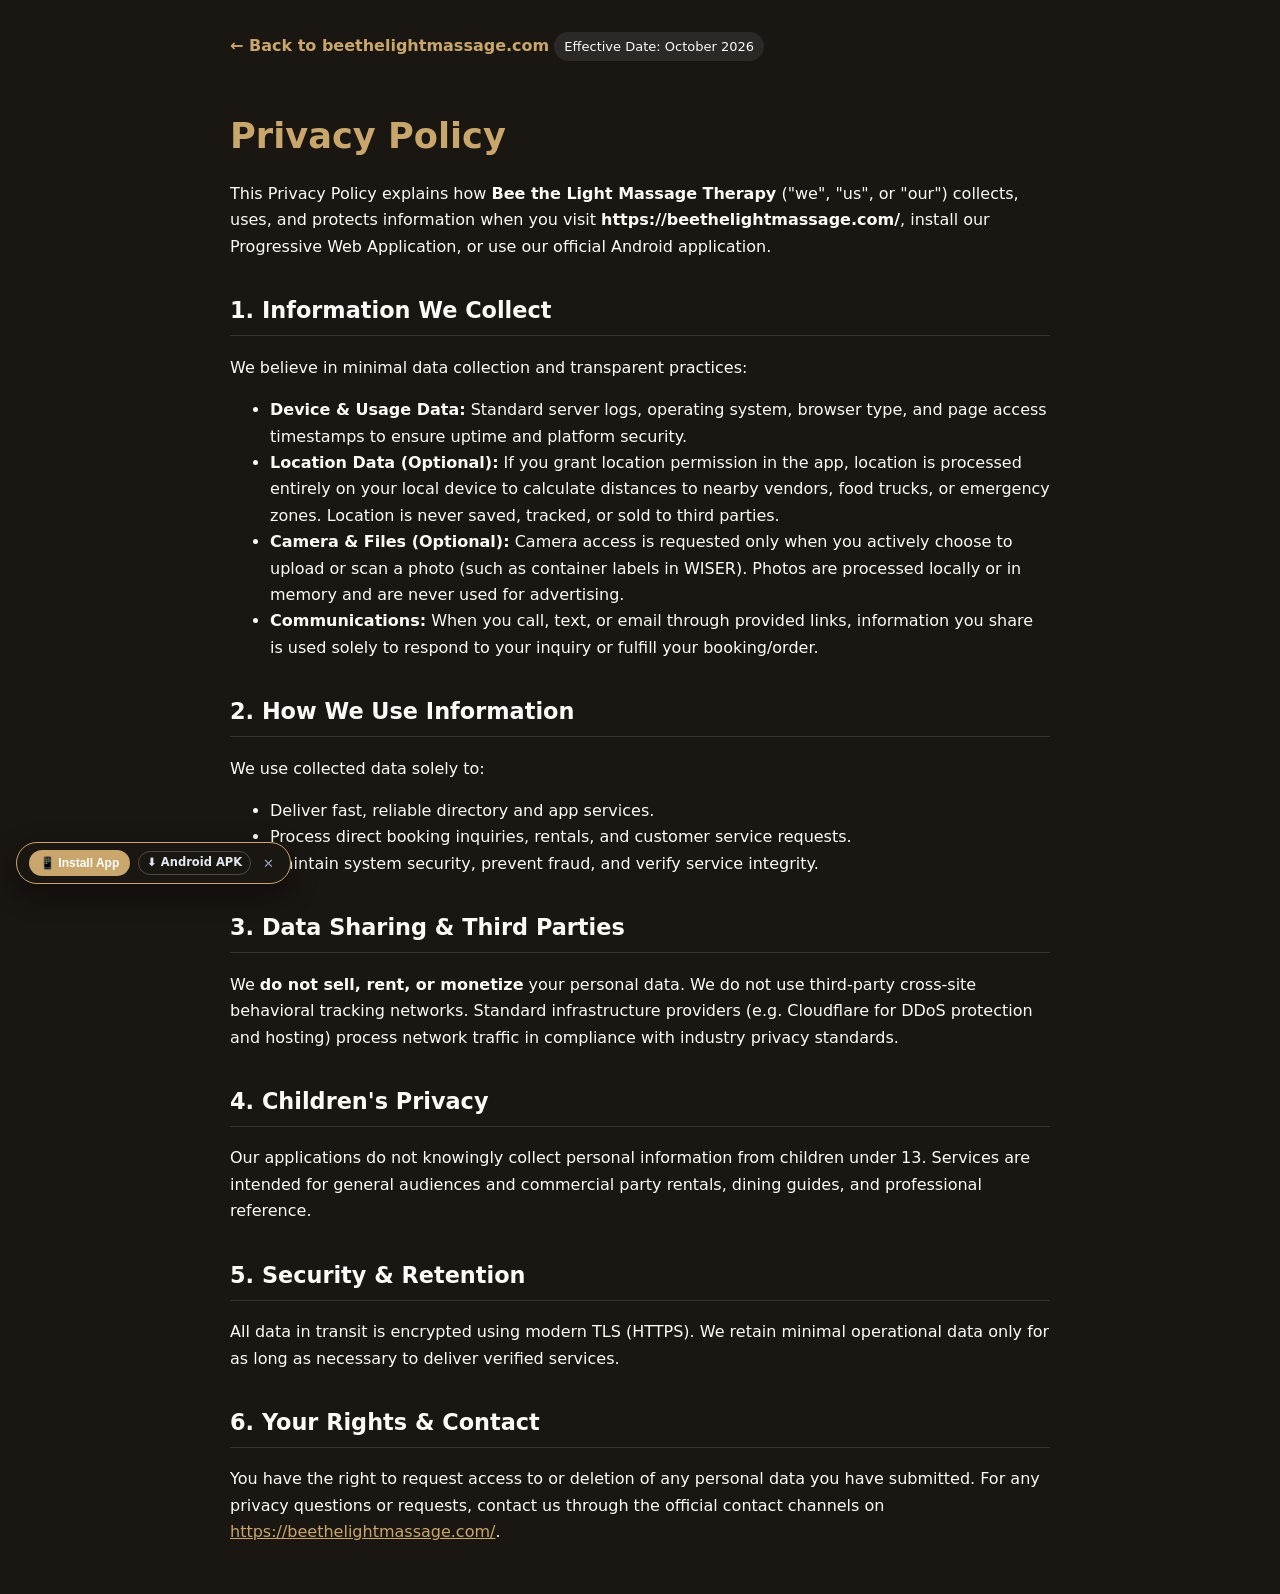
==== privacy/index.html @ 4b75236b "feat(mobile): add compliant privacy policy pages and Play Store package for beethelightmassage" ====
<!DOCTYPE html>
<html lang="en">
<head>
  <meta charset="UTF-8">
  <meta name="viewport" content="width=device-width, initial-scale=1.0">
  <title>Privacy Policy — Bee the Light Massage Therapy</title>
  <meta name="theme-color" content="#c9a66b">
  <link rel="manifest" href="/manifest.json">
  <link rel="apple-touch-icon" href="/assets/icons/apple-touch-icon.png">
  <style>
    body {
      background: #1a1612;
      color: #fdfbf7;
      font-family: system-ui, -apple-system, Segoe UI, Roboto, Helvetica, Arial, sans-serif;
      margin: 0;
      padding: 32px 20px;
      line-height: 1.65;
    }
    .wrap {
      max-width: 820px;
      margin: 0 auto;
    }
    a { color: #c9a66b; }
    h1 { font-size: 2.2rem; margin-bottom: 8px; color: #c9a66b; }
    h2 { font-size: 1.4rem; margin-top: 32px; border-bottom: 1px solid rgba(255,255,255,0.12); padding-bottom: 6px; }
    .back { display: inline-block; margin-bottom: 24px; text-decoration: none; font-weight: 600; }
    .pill { display: inline-block; padding: 4px 10px; border-radius: 999px; background: rgba(255,255,255,0.08); font-size: 13px; }
  </style>
</head>
<body>
  <div class="wrap">
    <a href="/" class="back">&larr; Back to beethelightmassage.com</a>
    <div class="pill">Effective Date: October 2026</div>
    <h1>Privacy Policy</h1>
    <p>This Privacy Policy explains how <strong>Bee the Light Massage Therapy</strong> ("we", "us", or "our") collects, uses, and protects information when you visit <strong>https://beethelightmassage.com/</strong>, install our Progressive Web Application, or use our official Android application.</p>

    <h2>1. Information We Collect</h2>
    <p>We believe in minimal data collection and transparent practices:</p>
    <ul>
      <li><strong>Device & Usage Data:</strong> Standard server logs, operating system, browser type, and page access timestamps to ensure uptime and platform security.</li>
      <li><strong>Location Data (Optional):</strong> If you grant location permission in the app, location is processed entirely on your local device to calculate distances to nearby vendors, food trucks, or emergency zones. Location is never saved, tracked, or sold to third parties.</li>
      <li><strong>Camera & Files (Optional):</strong> Camera access is requested only when you actively choose to upload or scan a photo (such as container labels in WISER). Photos are processed locally or in memory and are never used for advertising.</li>
      <li><strong>Communications:</strong> When you call, text, or email through provided links, information you share is used solely to respond to your inquiry or fulfill your booking/order.</li>
    </ul>

    <h2>2. How We Use Information</h2>
    <p>We use collected data solely to:</p>
    <ul>
      <li>Deliver fast, reliable directory and app services.</li>
      <li>Process direct booking inquiries, rentals, and customer service requests.</li>
      <li>Maintain system security, prevent fraud, and verify service integrity.</li>
    </ul>

    <h2>3. Data Sharing & Third Parties</h2>
    <p>We <strong>do not sell, rent, or monetize</strong> your personal data. We do not use third-party cross-site behavioral tracking networks. Standard infrastructure providers (e.g. Cloudflare for DDoS protection and hosting) process network traffic in compliance with industry privacy standards.</p>

    <h2>4. Children's Privacy</h2>
    <p>Our applications do not knowingly collect personal information from children under 13. Services are intended for general audiences and commercial party rentals, dining guides, and professional reference.</p>

    <h2>5. Security & Retention</h2>
    <p>All data in transit is encrypted using modern TLS (HTTPS). We retain minimal operational data only for as long as necessary to deliver verified services.</p>

    <h2>6. Your Rights & Contact</h2>
    <p>You have the right to request access to or deletion of any personal data you have submitted. For any privacy questions or requests, contact us through the official contact channels on <a href="https://beethelightmassage.com/">https://beethelightmassage.com/</a>.</p>
  </div>
  <script src="/assets/mobile-app-install.js" defer></script>
</body>
</html>
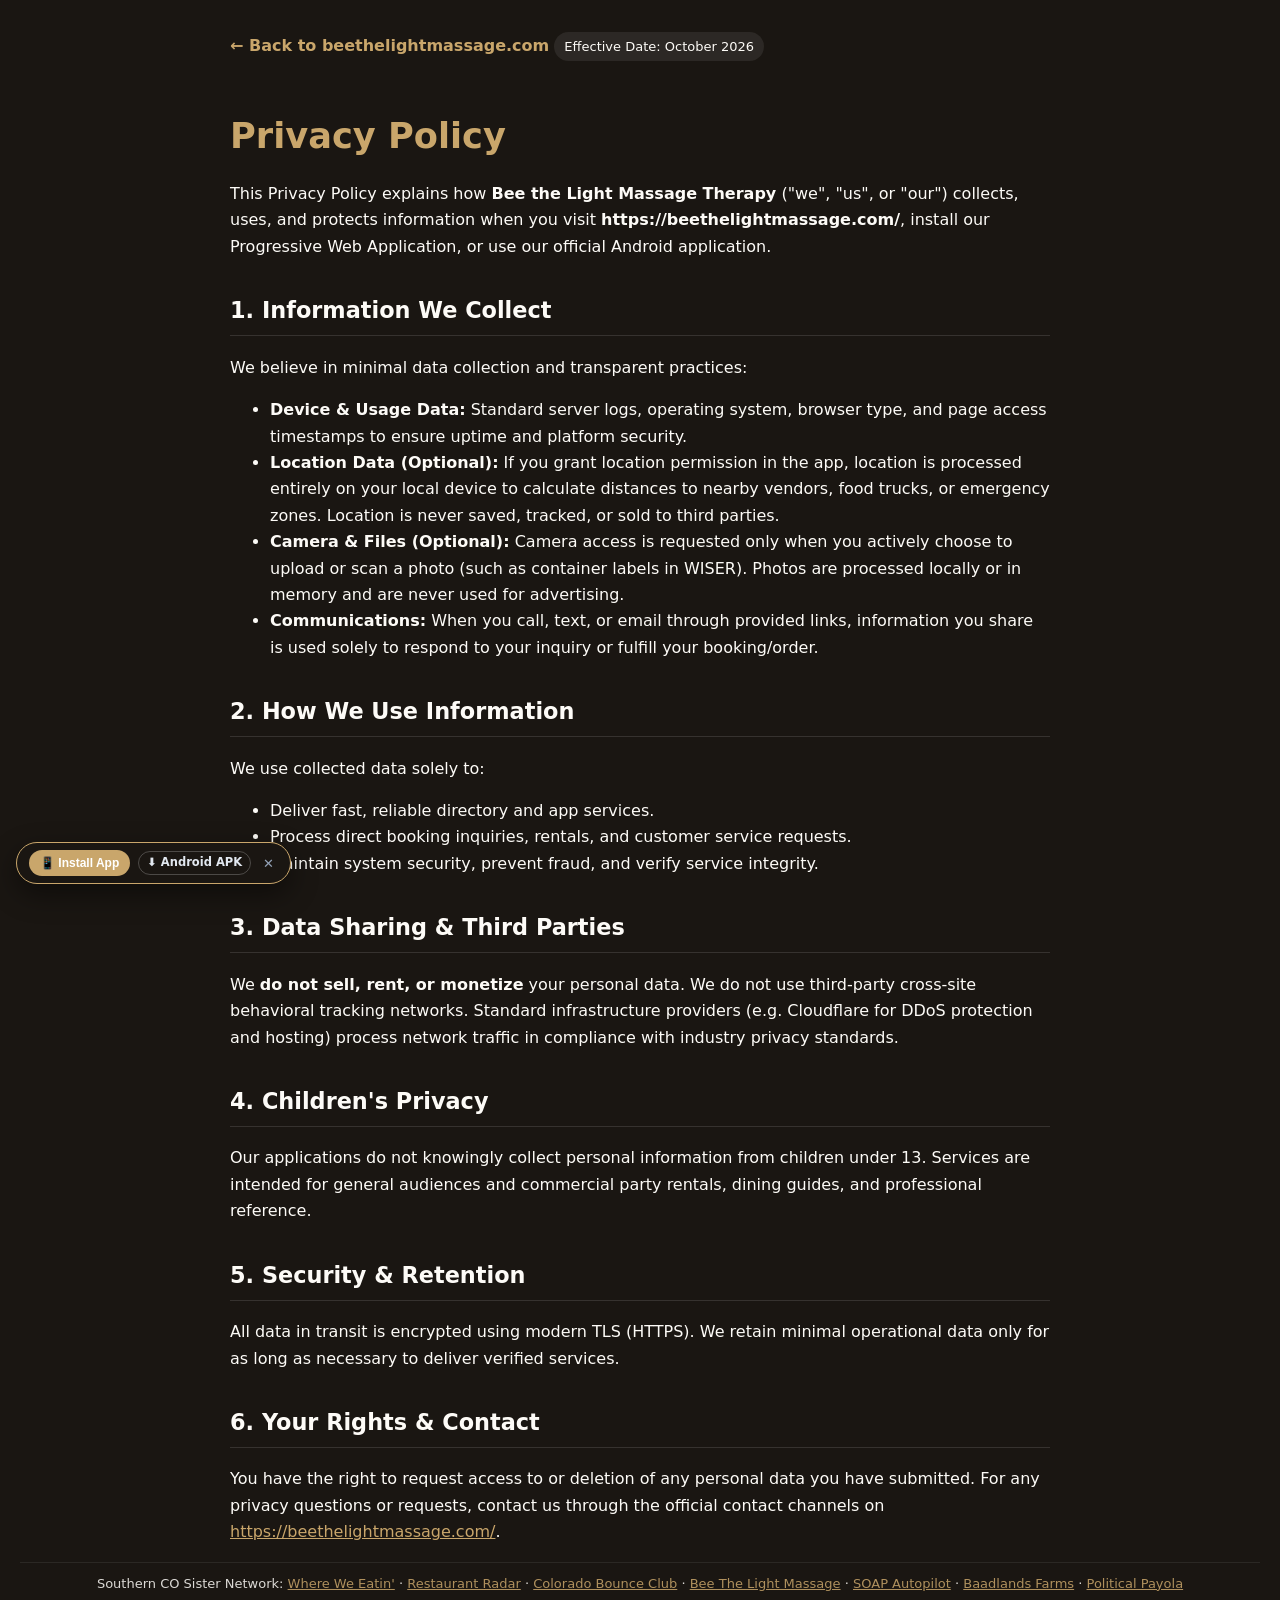
==== commit 4bdde3f5: "Add Southern CO Sister Network cross-venture footer links" ====
--- a/privacy/index.html
+++ b/privacy/index.html
@@ -64,5 +64,6 @@
     <p>You have the right to request access to or deletion of any personal data you have submitted. For any privacy questions or requests, contact us through the official contact channels on <a href="https://beethelightmassage.com/">https://beethelightmassage.com/</a>.</p>
   </div>
   <script src="/assets/mobile-app-install.js" defer></script>
+<div class="footer-sister" style="margin-top:10px;padding-top:10px;border-top:1px solid rgba(128,128,128,0.2);font-size:13px;text-align:center;opacity:0.85;">Southern CO Sister Network: <a href="https://whereeatin.com/">Where We Eatin&#39;</a> &middot; <a href="https://restaurantradar.app/">Restaurant Radar</a> &middot; <a href="https://www.coloradobounceclub.com/">Colorado Bounce Club</a> &middot; <a href="https://beethelightmassage.com/">Bee The Light Massage</a> &middot; <a href="https://thesoapbook.com/">SOAP Autopilot</a> &middot; <a href="https://baadlandsfarms.com/">Baadlands Farms</a> &middot; <a href="https://politicalpayola.com/">Political Payola</a></div>
 </body>
 </html>
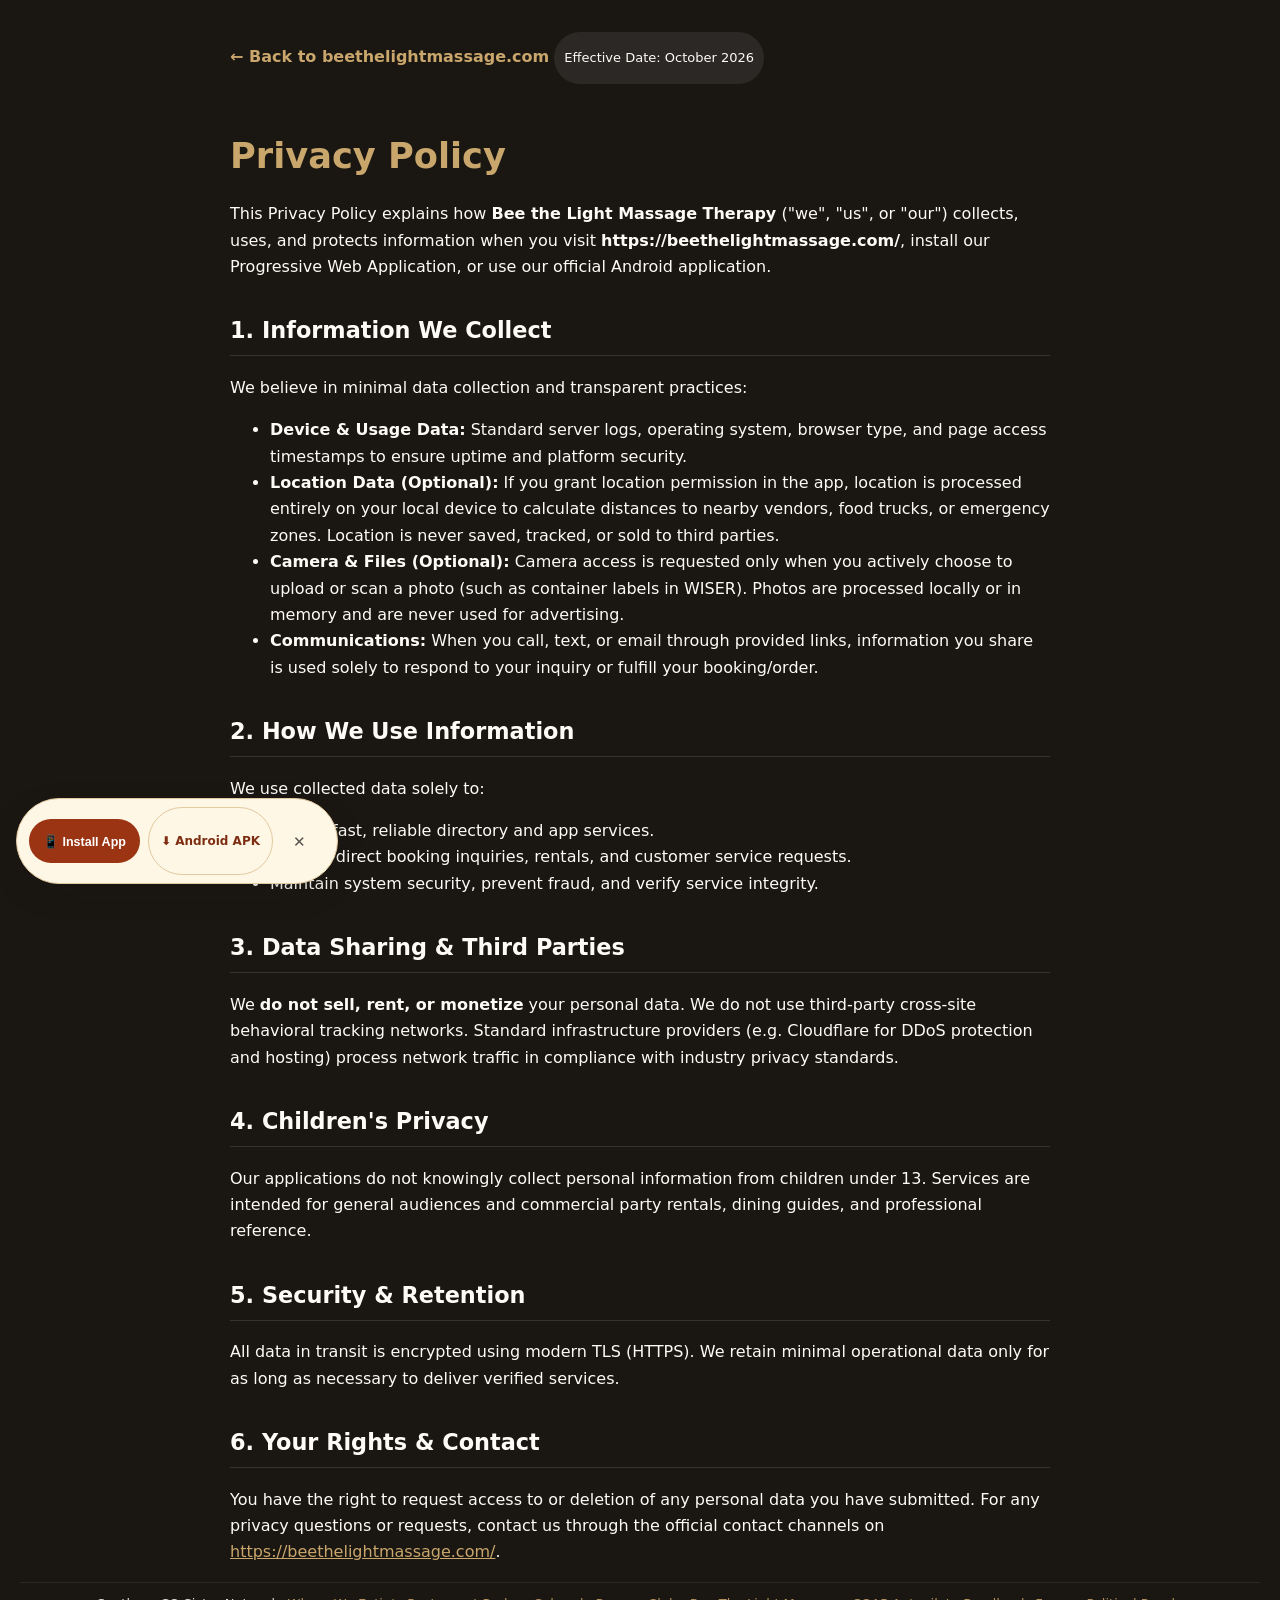
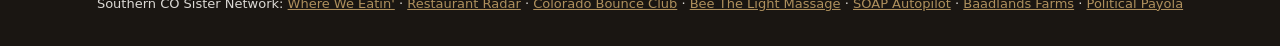
==== commit 343594a1: "a11y: 44px touch-target floor, rebuilt from live c64f756 (rendered DOM: 10 pages x 390/1440 = 0 fail" ====
--- a/privacy/index.html
+++ b/privacy/index.html
@@ -25,7 +25,18 @@
     h2 { font-size: 1.4rem; margin-top: 32px; border-bottom: 1px solid rgba(255,255,255,0.12); padding-bottom: 6px; }
     .back { display: inline-block; margin-bottom: 24px; text-decoration: none; font-weight: 600; }
     .pill { display: inline-block; padding: 4px 10px; border-radius: 999px; background: rgba(255,255,255,0.08); font-size: 13px; }
-  </style>
+  /* 44px touch-target floor (WCAG 2.5.5) rendered-DOM 2026-11-25 */
+header a, nav a, footer a, [role=tab], button, select, .chip, .pill, .tag, .skip, .back,
+a[href^="mailto:"], a[href^="tel:"], a[download], a[href$=".apk"],
+[class*="btn"], [class*="cta"], [class*="lang"] a, [class*="lang"] button {
+  min-height: 44px; min-width: 44px; display: inline-flex; align-items: center;
+}
+/* inline text links: expand the hit area without changing line layout */
+a { min-height: 44px; }
+p a, h1 a, h2 a, h3 a, h4 a, h5 a, td a, dd a, strong a, b a, em a, span a, a:has(> strong), a:has(> b), a:has(> em), .footer-sister a, .err-hint a, li a {
+  padding: 15px 4px; margin: -15px -4px;
+}
+</style>
 </head>
 <body>
   <div class="wrap">
@@ -64,6 +75,6 @@
     <p>You have the right to request access to or deletion of any personal data you have submitted. For any privacy questions or requests, contact us through the official contact channels on <a href="https://beethelightmassage.com/">https://beethelightmassage.com/</a>.</p>
   </div>
   <script src="/assets/mobile-app-install.js" defer></script>
-<div class="footer-sister" style="margin-top:10px;padding-top:10px;border-top:1px solid rgba(128,128,128,0.2);font-size:13px;text-align:center;opacity:0.85;">Southern CO Sister Network: <a href="https://whereeatin.com/">Where We Eatin&#39;</a> &middot; <a href="https://restaurantradar.app/">Restaurant Radar</a> &middot; <a href="https://www.coloradobounceclub.com/">Colorado Bounce Club</a> &middot; <a href="https://beethelightmassage.com/">Bee The Light Massage</a> &middot; <a href="https://thesoapbook.com/">SOAP Autopilot</a> &middot; <a href="https://baadlandsfarms.com/">Baadlands Farms</a> &middot; <a href="https://politicalpayola.com/">Political Payola</a></div>
-</body>
+<div class="footer-sister" style="margin-top:10px;padding-top:10px;border-top:1px solid rgba(128,128,128,0.2);font-size:13px;text-align:center;opacity:0.85;">Southern CO Sister Network: <a href="https://whereeatin.com/">Where We Eatin&#39;</a> &middot; <a href="https://restaurantradar.app/">Restaurant Radar</a> &middot; <a href="https://coloradobounceclub.com/">Colorado Bounce Club</a> &middot; <a href="https://beethelightmassage.com/">Bee The Light Massage</a> &middot; <a href="https://thesoapbook.com/">SOAP Autopilot</a> &middot; <a href="https://baadlandsfarms.com/">Baadlands Farms</a> &middot; <a href="https://politicalpayola.com/">Political Payola</a></div>
+<script src="/assets/funnel-beacon.js" defer></script></body>
 </html>
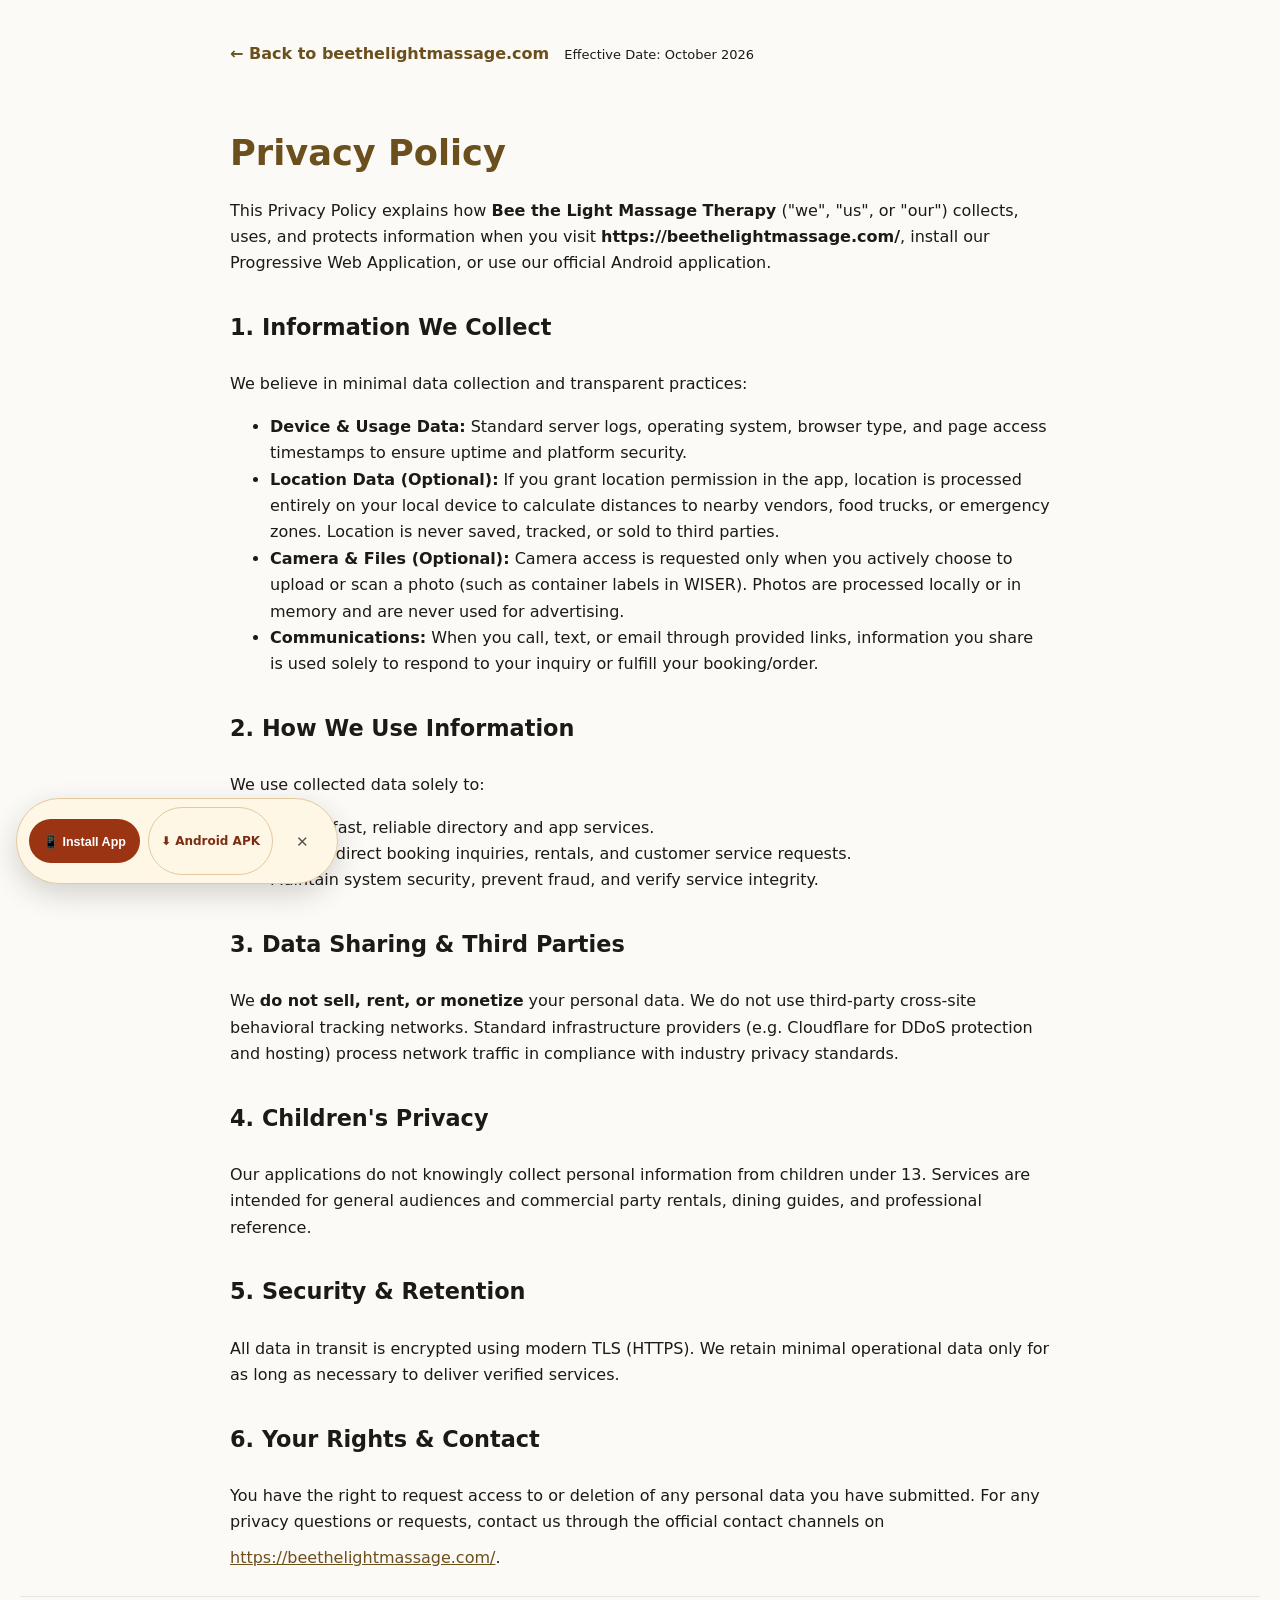
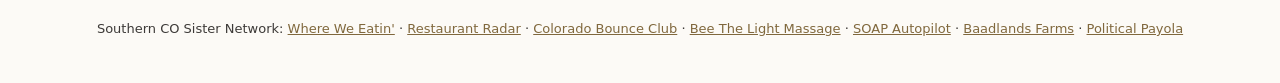
==== commit ae63c392: "Sheba: site-wide tap/contrast/subfolder fixes, promo legibility, Radar FAQ price removal (owner: fol" ====
--- a/privacy/index.html
+++ b/privacy/index.html
@@ -4,13 +4,13 @@
   <meta charset="UTF-8">
   <meta name="viewport" content="width=device-width, initial-scale=1.0">
   <title>Privacy Policy — Bee the Light Massage Therapy</title>
-  <meta name="theme-color" content="#c9a66b">
+  <meta name="theme-color" content="#6b4f1d">
   <link rel="manifest" href="/manifest.json">
   <link rel="apple-touch-icon" href="/assets/icons/apple-touch-icon.png">
   <style>
     body {
-      background: #1a1612;
-      color: #fdfbf7;
+      background: #fcfaf6;
+      color: #1c1917;
       font-family: system-ui, -apple-system, Segoe UI, Roboto, Helvetica, Arial, sans-serif;
       margin: 0;
       padding: 32px 20px;
@@ -20,22 +20,17 @@
       max-width: 820px;
       margin: 0 auto;
     }
-    a { color: #c9a66b; }
-    h1 { font-size: 2.2rem; margin-bottom: 8px; color: #c9a66b; }
+    a { color: #6b4f1d; }
+    h1 { font-size: 2.2rem; margin-bottom: 8px; color: #6b4f1d; }
     h2 { font-size: 1.4rem; margin-top: 32px; border-bottom: 1px solid rgba(255,255,255,0.12); padding-bottom: 6px; }
     .back { display: inline-block; margin-bottom: 24px; text-decoration: none; font-weight: 600; }
     .pill { display: inline-block; padding: 4px 10px; border-radius: 999px; background: rgba(255,255,255,0.08); font-size: 13px; }
-  /* 44px touch-target floor (WCAG 2.5.5) rendered-DOM 2026-11-25 */
-header a, nav a, footer a, [role=tab], button, select, .chip, .pill, .tag, .skip, .back,
-a[href^="mailto:"], a[href^="tel:"], a[download], a[href$=".apk"],
-[class*="btn"], [class*="cta"], [class*="lang"] a, [class*="lang"] button {
-  min-height: 44px; min-width: 44px; display: inline-flex; align-items: center;
-}
-/* inline text links: expand the hit area without changing line layout */
-a { min-height: 44px; }
-p a, h1 a, h2 a, h3 a, h4 a, h5 a, td a, dd a, strong a, b a, em a, span a, a:has(> strong), a:has(> b), a:has(> em), .footer-sister a, .err-hint a, li a {
-  padding: 15px 4px; margin: -15px -4px;
-}
+  </style>
+<style id="tap-target-floor-2026-11-25">
+a[href],button,input,select,textarea,[role="button"],summary{min-height:44px !important;}
+button,input,select,textarea,[role="button"]{min-width:44px !important;}
+nav a,header a,footer a,[class*="footer"] a,p a,li a,a[class~="back"]{display:inline-flex !important;align-items:center;min-width:44px;}
+summary{display:flex !important;align-items:center;}
 </style>
 </head>
 <body>
